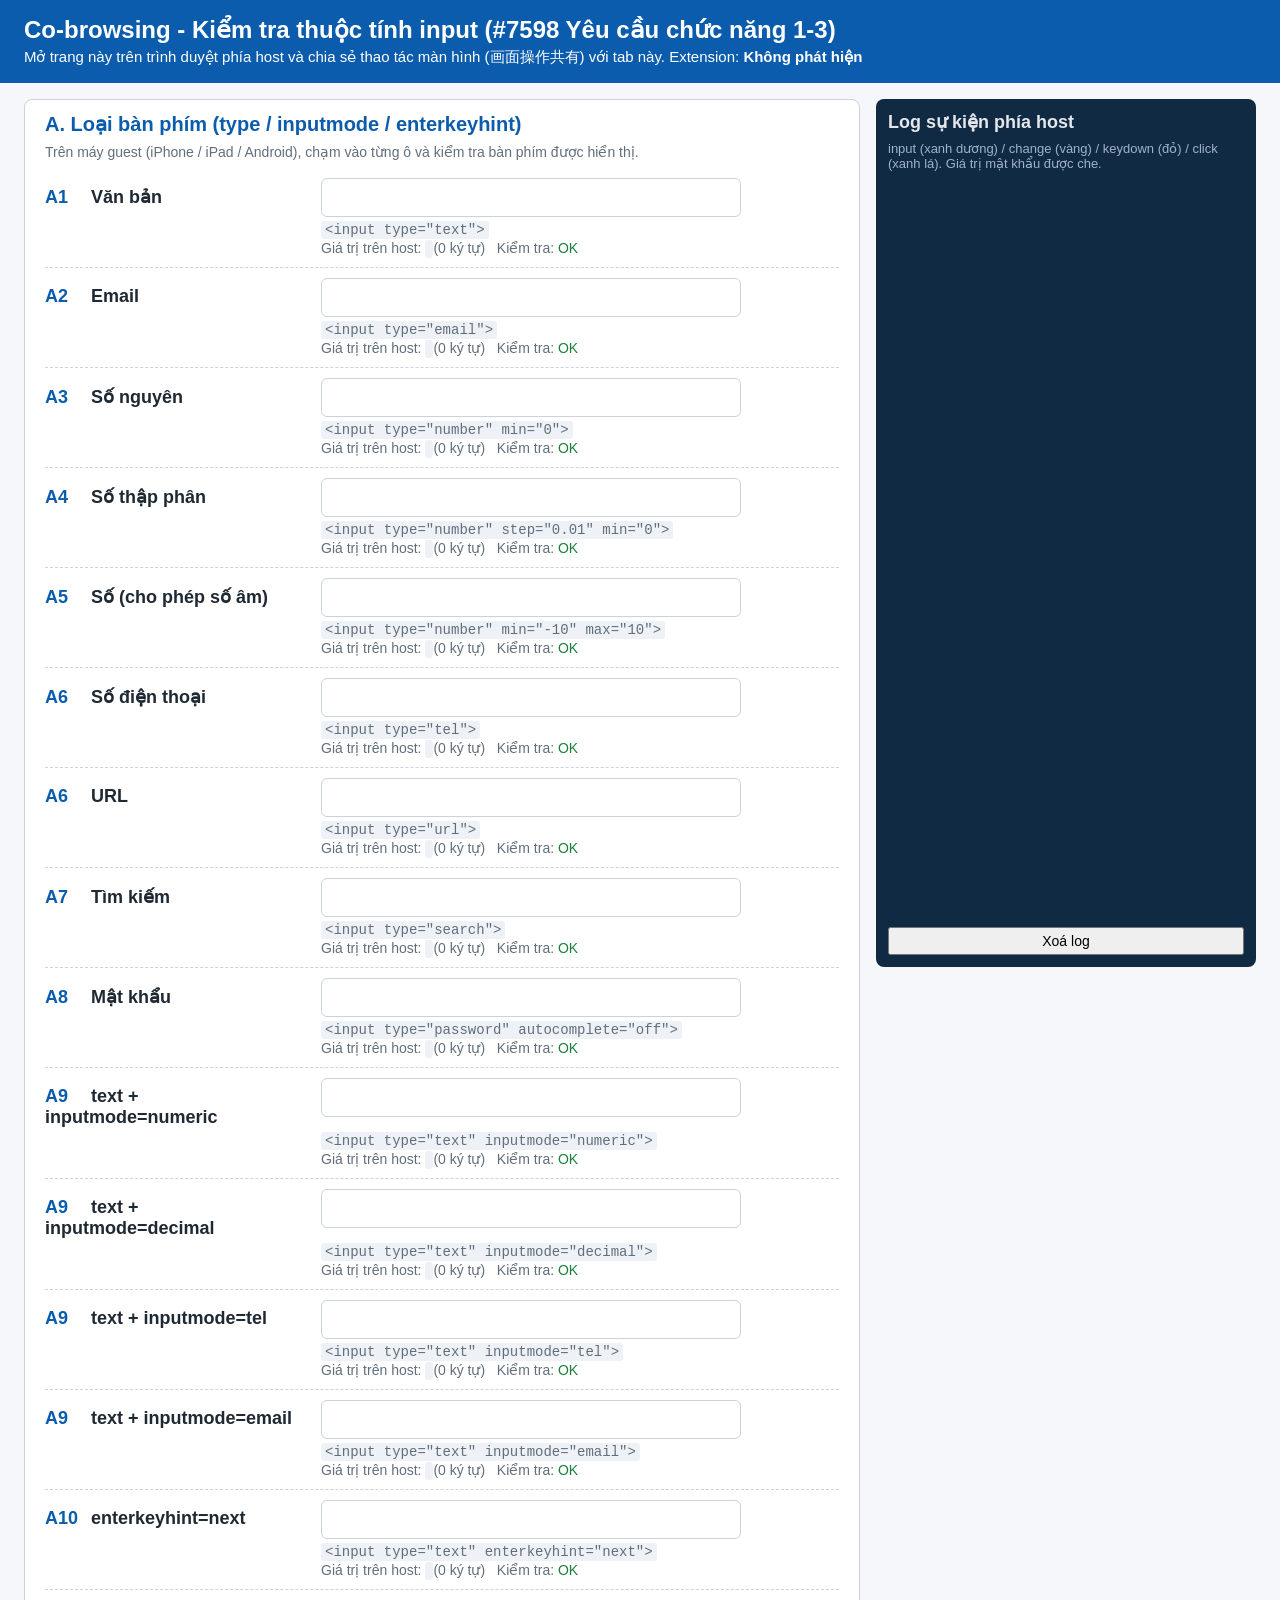
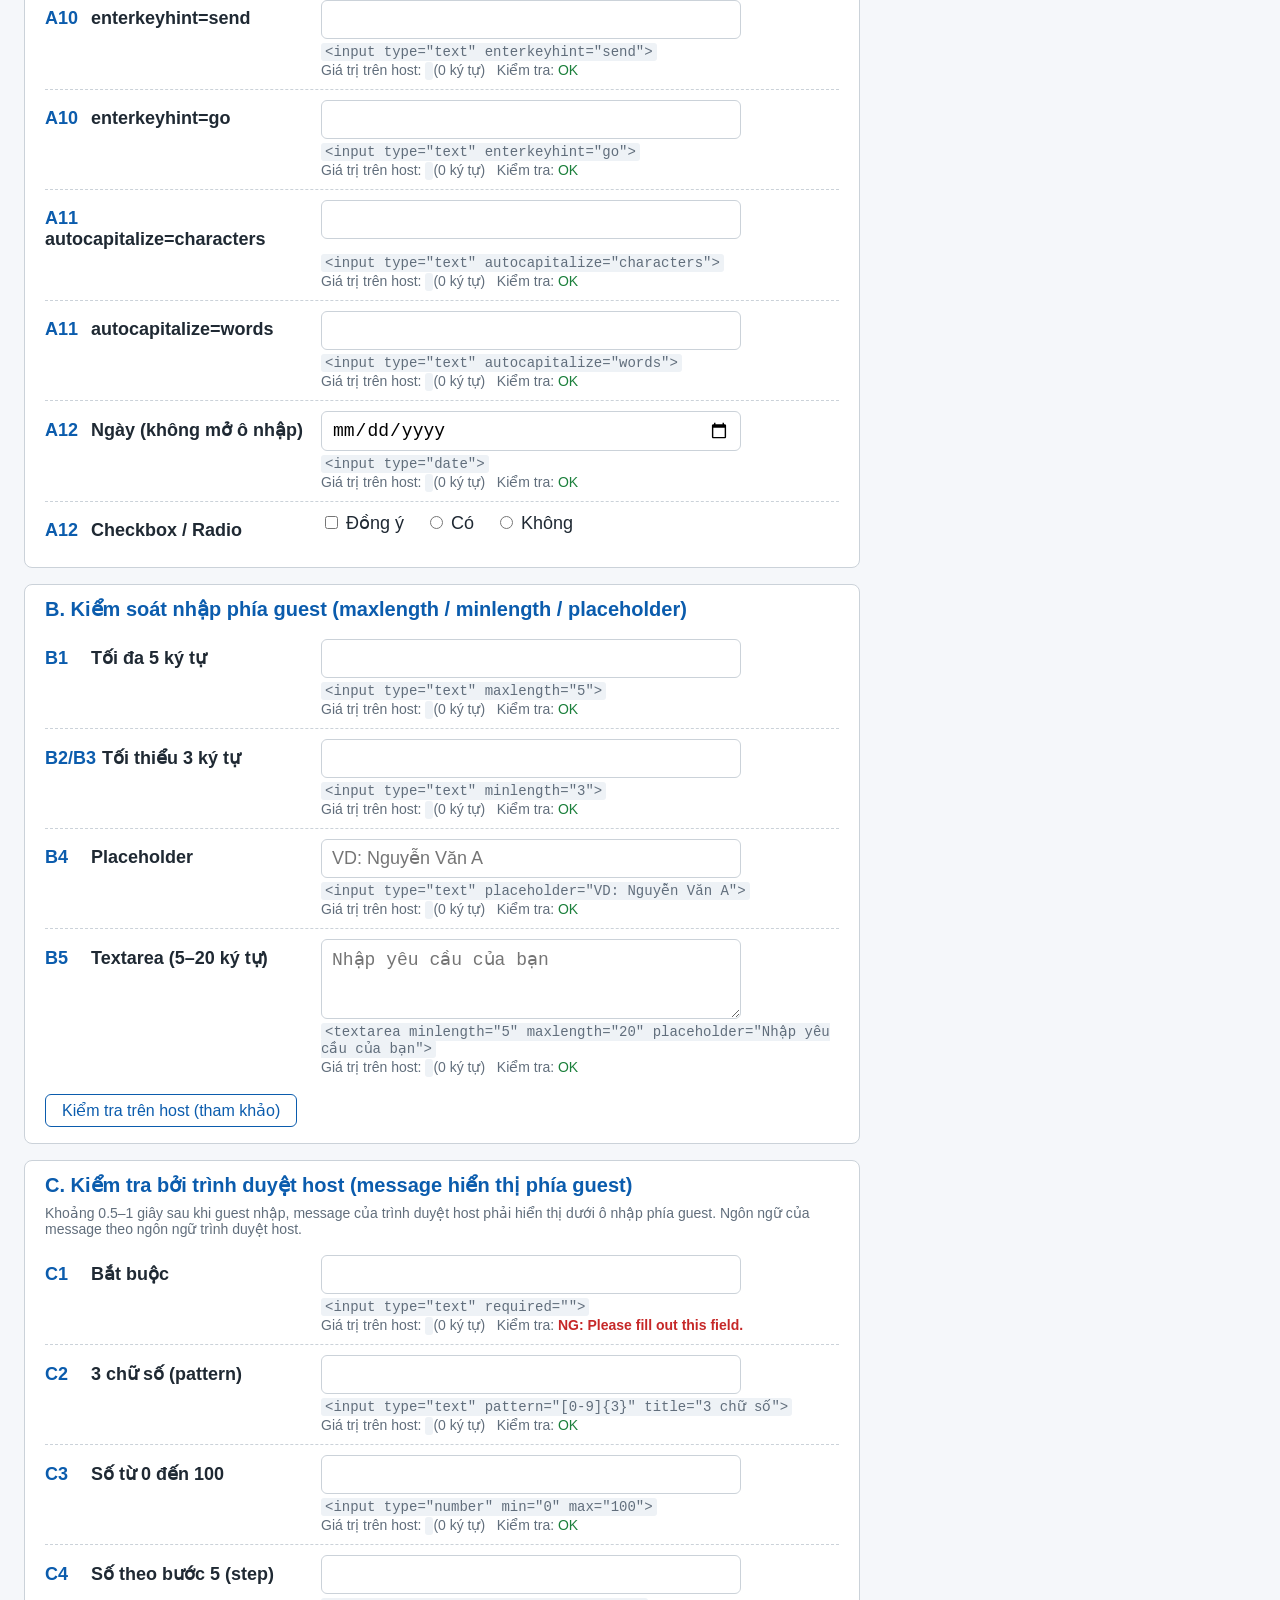
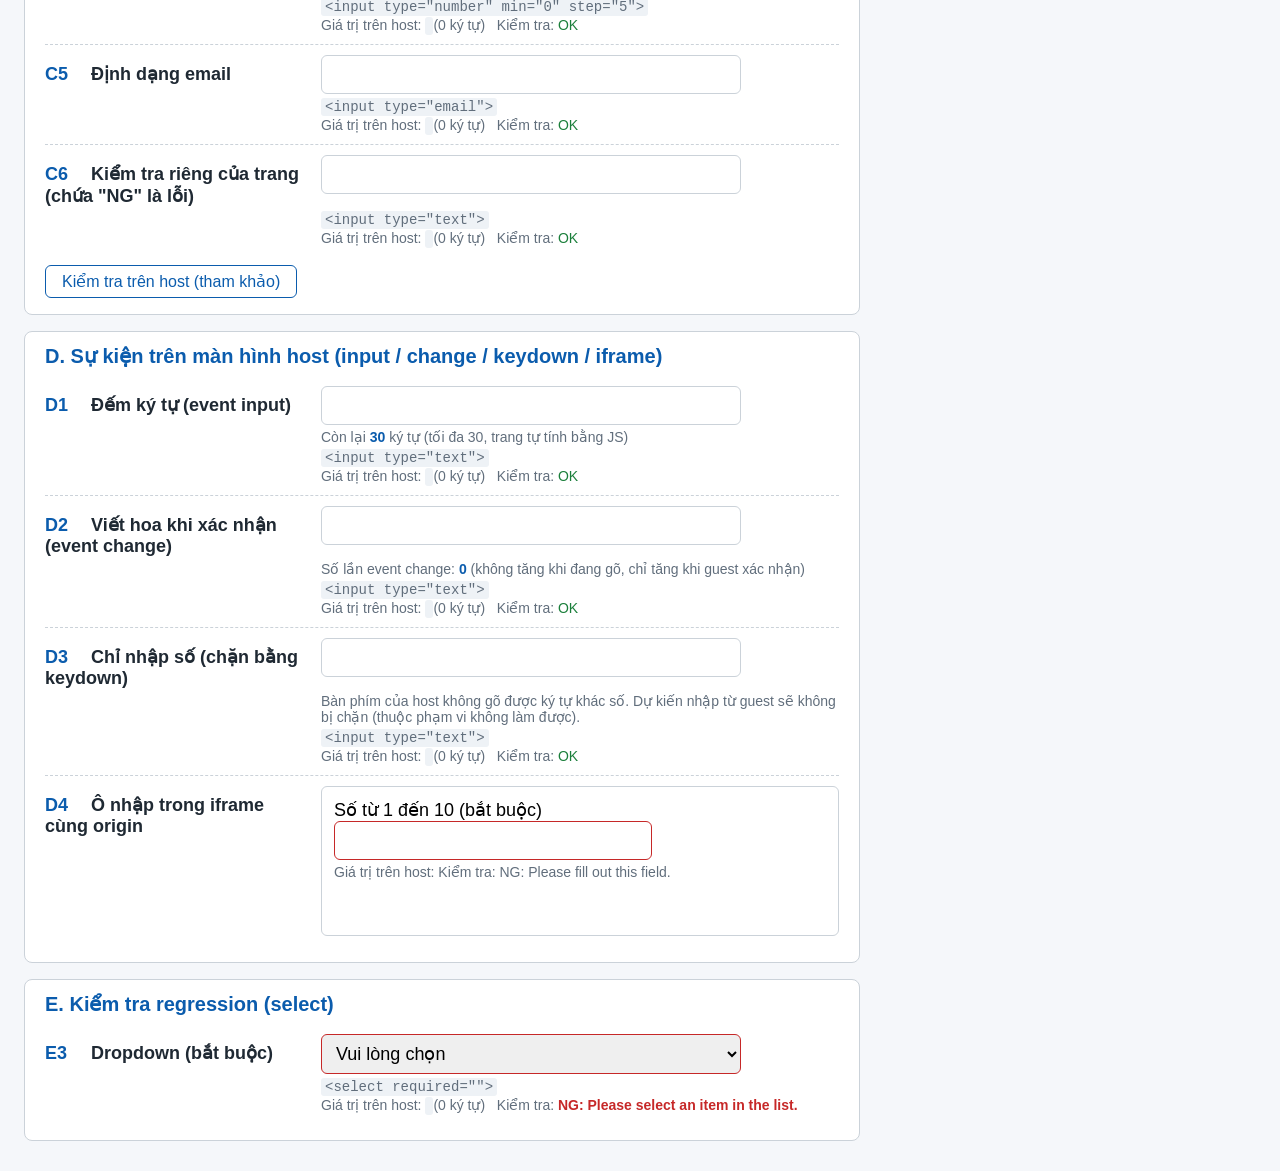
==== index.html @ 20d85962 "init" ====
<!doctype html>
<html lang="vi">
<head>
  <meta charset="utf-8">
  <meta name="viewport" content="width=device-width, initial-scale=1">
  <title>Co-browsing - Kiểm tra thuộc tính input</title>
  <style>
    :root {
      --bg: #f5f7fa;
      --card: #ffffff;
      --text: #1f2933;
      --sub: #616e7c;
      --border: #cbd2d9;
      --primary: #0b5cad;
      --ok: #1b7f3b;
      --ng: #c62828;
      --log-bg: #102a43;
      --log-text: #e4e7eb;
    }
    * { box-sizing: border-box; }
    body {
      margin: 0;
      font-family: "Segoe UI", Roboto, "Helvetica Neue", Arial, sans-serif;
      font-size: 18px;
      color: var(--text);
      background: var(--bg);
    }
    header {
      padding: 16px 24px;
      background: var(--primary);
      color: #fff;
    }
    header h1 { margin: 0; font-size: 24px; }
    header p { margin: 4px 0 0; font-size: 15px; }
    #extension-status { font-weight: bold; }
    main {
      display: grid;
      grid-template-columns: minmax(0, 1fr) 380px;
      gap: 16px;
      padding: 16px 24px 80px;
    }
    section {
      background: var(--card);
      border: 1px solid var(--border);
      border-radius: 8px;
      padding: 12px 20px 16px;
      margin-bottom: 16px;
    }
    section h2 {
      margin: 0 0 8px;
      font-size: 20px;
      color: var(--primary);
    }
    .field {
      display: grid;
      grid-template-columns: 260px minmax(0, 1fr);
      gap: 4px 16px;
      align-items: start;
      padding: 10px 0;
      border-top: 1px dashed var(--border);
    }
    .field:first-of-type { border-top: none; }
    .field label { font-weight: bold; padding-top: 8px; }
    .field label .case {
      display: inline-block;
      min-width: 40px;
      margin-right: 6px;
      color: var(--primary);
    }
    .field input:not([type=checkbox]):not([type=radio]),
    .field textarea,
    .field select {
      width: 100%;
      max-width: 420px;
      font-size: 18px;
      padding: 8px 10px;
      border: 1px solid var(--border);
      border-radius: 6px;
    }
    .field input:invalid, .field textarea:invalid, .field select:invalid { border-color: var(--ng); }
    .field textarea { height: 80px; }
    .choices label { font-weight: normal; padding: 0 16px 0 0; }
    .meta { grid-column: 2; font-size: 14px; color: var(--sub); }
    .meta code {
      font-family: Consolas, monospace;
      background: #eef2f6;
      padding: 1px 4px;
      border-radius: 3px;
    }
    .meta .state { margin-top: 2px; }
    .meta .ok { color: var(--ok); }
    .meta .ng { color: var(--ng); font-weight: bold; }
    .note { font-size: 14px; color: var(--sub); margin: 4px 0 8px; }
    .counter { font-weight: bold; color: var(--primary); }
    .check-button {
      margin-top: 8px;
      font-size: 16px;
      padding: 6px 16px;
      border: 1px solid var(--primary);
      background: #fff;
      color: var(--primary);
      border-radius: 6px;
      cursor: pointer;
    }
    iframe {
      width: 100%;
      max-width: 700px;
      height: 150px;
      border: 1px solid var(--border);
      border-radius: 6px;
    }
    aside {
      position: sticky;
      top: 16px;
      align-self: start;
      height: calc(100vh - 32px);
      display: flex;
      flex-direction: column;
      background: var(--log-bg);
      color: var(--log-text);
      border-radius: 8px;
      padding: 12px;
    }
    aside h2 { margin: 0 0 8px; font-size: 18px; }
    aside .legend { font-size: 13px; color: #9fb3c8; margin-bottom: 8px; }
    #log {
      flex: 1;
      overflow-y: auto;
      font-family: Consolas, monospace;
      font-size: 13px;
      line-height: 1.5;
    }
    #log div { border-bottom: 1px solid #243b53; padding: 2px 0; word-break: break-all; }
    #log .ev-input { color: #8fd0ff; }
    #log .ev-change { color: #ffd166; }
    #log .ev-keydown { color: #ff9b9b; }
    #log .ev-click { color: #b8e994; }
    #clear-log {
      margin-top: 8px;
      font-size: 14px;
      padding: 4px 12px;
      cursor: pointer;
    }
  </style>
</head>
<body>
<header>
  <h1>Co-browsing - Kiểm tra thuộc tính input (#7598 Yêu cầu chức năng 1-3)</h1>
  <p>Mở trang này trên trình duyệt phía host và chia sẻ thao tác màn hình (画面操作共有) với tab này. Extension: <span id="extension-status">Đang kiểm tra…</span></p>
</header>

<main>
  <div>
    <!-- A. Loại bàn phím -->
    <form id="section-a" novalidate>
      <section>
        <h2>A. Loại bàn phím (type / inputmode / enterkeyhint)</h2>
        <p class="note">Trên máy guest (iPhone / iPad / Android), chạm vào từng ô và kiểm tra bàn phím được hiển thị.</p>

        <div class="field" data-case="A1">
          <label for="a1"><span class="case">A1</span>Văn bản</label>
          <input id="a1" name="a1" type="text">
        </div>
        <div class="field" data-case="A2">
          <label for="a2"><span class="case">A2</span>Email</label>
          <input id="a2" name="a2" type="email">
        </div>
        <div class="field" data-case="A3">
          <label for="a3"><span class="case">A3</span>Số nguyên</label>
          <input id="a3" name="a3" type="number" min="0">
        </div>
        <div class="field" data-case="A4">
          <label for="a4"><span class="case">A4</span>Số thập phân</label>
          <input id="a4" name="a4" type="number" step="0.01" min="0">
        </div>
        <div class="field" data-case="A5">
          <label for="a5"><span class="case">A5</span>Số (cho phép số âm)</label>
          <input id="a5" name="a5" type="number" min="-10" max="10">
        </div>
        <div class="field" data-case="A6-1">
          <label for="a6-1"><span class="case">A6</span>Số điện thoại</label>
          <input id="a6-1" name="a6-1" type="tel">
        </div>
        <div class="field" data-case="A6-2">
          <label for="a6-2"><span class="case">A6</span>URL</label>
          <input id="a6-2" name="a6-2" type="url">
        </div>
        <div class="field" data-case="A7">
          <label for="a7"><span class="case">A7</span>Tìm kiếm</label>
          <input id="a7" name="a7" type="search">
        </div>
        <div class="field" data-case="A8">
          <label for="a8"><span class="case">A8</span>Mật khẩu</label>
          <input id="a8" name="a8" type="password" autocomplete="off">
        </div>
        <div class="field" data-case="A9-1">
          <label for="a9-1"><span class="case">A9</span>text + inputmode=numeric</label>
          <input id="a9-1" name="a9-1" type="text" inputmode="numeric">
        </div>
        <div class="field" data-case="A9-2">
          <label for="a9-2"><span class="case">A9</span>text + inputmode=decimal</label>
          <input id="a9-2" name="a9-2" type="text" inputmode="decimal">
        </div>
        <div class="field" data-case="A9-3">
          <label for="a9-3"><span class="case">A9</span>text + inputmode=tel</label>
          <input id="a9-3" name="a9-3" type="text" inputmode="tel">
        </div>
        <div class="field" data-case="A9-4">
          <label for="a9-4"><span class="case">A9</span>text + inputmode=email</label>
          <input id="a9-4" name="a9-4" type="text" inputmode="email">
        </div>
        <div class="field" data-case="A10-1">
          <label for="a10-1"><span class="case">A10</span>enterkeyhint=next</label>
          <input id="a10-1" name="a10-1" type="text" enterkeyhint="next">
        </div>
        <div class="field" data-case="A10-2">
          <label for="a10-2"><span class="case">A10</span>enterkeyhint=send</label>
          <input id="a10-2" name="a10-2" type="text" enterkeyhint="send">
        </div>
        <div class="field" data-case="A10-3">
          <label for="a10-3"><span class="case">A10</span>enterkeyhint=go</label>
          <input id="a10-3" name="a10-3" type="text" enterkeyhint="go">
        </div>
        <div class="field" data-case="A11-1">
          <label for="a11-1"><span class="case">A11</span>autocapitalize=characters</label>
          <input id="a11-1" name="a11-1" type="text" autocapitalize="characters">
        </div>
        <div class="field" data-case="A11-2">
          <label for="a11-2"><span class="case">A11</span>autocapitalize=words</label>
          <input id="a11-2" name="a11-2" type="text" autocapitalize="words">
        </div>
        <div class="field" data-case="A12-1">
          <label for="a12-1"><span class="case">A12</span>Ngày (không mở ô nhập)</label>
          <input id="a12-1" name="a12-1" type="date">
        </div>
        <div class="field" data-case="A12-2">
          <label><span class="case">A12</span>Checkbox / Radio</label>
          <div class="choices">
            <label><input id="a12-2" name="a12-2" type="checkbox"> Đồng ý</label>
            <label><input id="a12-3" name="a12-3" type="radio" value="1"> Có</label>
            <label><input id="a12-4" name="a12-3" type="radio" value="0"> Không</label>
          </div>
        </div>
      </section>
    </form>

    <!-- B. Kiểm soát nhập phía guest -->
    <form id="section-b">
      <section>
        <h2>B. Kiểm soát nhập phía guest (maxlength / minlength / placeholder)</h2>
        <div class="field" data-case="B1">
          <label for="b1"><span class="case">B1</span>Tối đa 5 ký tự</label>
          <input id="b1" name="b1" type="text" maxlength="5">
        </div>
        <div class="field" data-case="B2">
          <label for="b2"><span class="case">B2/B3</span>Tối thiểu 3 ký tự</label>
          <input id="b2" name="b2" type="text" minlength="3">
        </div>
        <div class="field" data-case="B4">
          <label for="b4"><span class="case">B4</span>Placeholder</label>
          <input id="b4" name="b4" type="text" placeholder="VD: Nguyễn Văn A">
        </div>
        <div class="field" data-case="B5">
          <label for="b5"><span class="case">B5</span>Textarea (5–20 ký tự)</label>
          <textarea id="b5" name="b5" minlength="5" maxlength="20" placeholder="Nhập yêu cầu của bạn"></textarea>
        </div>
        <button type="submit" class="check-button">Kiểm tra trên host (tham khảo)</button>
      </section>
    </form>

    <!-- C. Kiểm tra bởi trình duyệt host -->
    <form id="section-c">
      <section>
        <h2>C. Kiểm tra bởi trình duyệt host (message hiển thị phía guest)</h2>
        <p class="note">Khoảng 0.5–1 giây sau khi guest nhập, message của trình duyệt host phải hiển thị dưới ô nhập phía guest. Ngôn ngữ của message theo ngôn ngữ trình duyệt host.</p>
        <div class="field" data-case="C1">
          <label for="c1"><span class="case">C1</span>Bắt buộc</label>
          <input id="c1" name="c1" type="text" required>
        </div>
        <div class="field" data-case="C2">
          <label for="c2"><span class="case">C2</span>3 chữ số (pattern)</label>
          <input id="c2" name="c2" type="text" pattern="[0-9]{3}" title="3 chữ số">
        </div>
        <div class="field" data-case="C3">
          <label for="c3"><span class="case">C3</span>Số từ 0 đến 100</label>
          <input id="c3" name="c3" type="number" min="0" max="100">
        </div>
        <div class="field" data-case="C4">
          <label for="c4"><span class="case">C4</span>Số theo bước 5 (step)</label>
          <input id="c4" name="c4" type="number" min="0" step="5">
        </div>
        <div class="field" data-case="C5">
          <label for="c5"><span class="case">C5</span>Định dạng email</label>
          <input id="c5" name="c5" type="email">
        </div>
        <div class="field" data-case="C6">
          <label for="c6"><span class="case">C6</span>Kiểm tra riêng của trang (chứa "NG" là lỗi)</label>
          <input id="c6" name="c6" type="text">
        </div>
        <button type="submit" class="check-button">Kiểm tra trên host (tham khảo)</button>
      </section>
    </form>

    <!-- D. Sự kiện trên màn hình host -->
    <form id="section-d" novalidate>
      <section>
        <h2>D. Sự kiện trên màn hình host (input / change / keydown / iframe)</h2>
        <div class="field" data-case="D1">
          <label for="d1"><span class="case">D1</span>Đếm ký tự (event input)</label>
          <input id="d1" name="d1" type="text">
          <div class="meta">Còn lại <span id="d1-counter" class="counter">30</span> ký tự (tối đa 30, trang tự tính bằng JS)</div>
        </div>
        <div class="field" data-case="D2">
          <label for="d2"><span class="case">D2</span>Viết hoa khi xác nhận (event change)</label>
          <input id="d2" name="d2" type="text">
          <div class="meta">Số lần event change: <span id="d2-counter" class="counter">0</span> (không tăng khi đang gõ, chỉ tăng khi guest xác nhận)</div>
        </div>
        <div class="field" data-case="D3">
          <label for="d3"><span class="case">D3</span>Chỉ nhập số (chặn bằng keydown)</label>
          <input id="d3" name="d3" type="text">
          <div class="meta">Bàn phím của host không gõ được ký tự khác số. Dự kiến nhập từ guest sẽ không bị chặn (thuộc phạm vi không làm được).</div>
        </div>
        <div class="field" data-case="D4">
          <label><span class="case">D4</span>Ô nhập trong iframe cùng origin</label>
          <iframe id="d4-frame" title="iframe cùng origin"></iframe>
        </div>
      </section>
    </form>

    <!-- E. Kiểm tra regression -->
    <form id="section-e" novalidate>
      <section>
        <h2>E. Kiểm tra regression (select)</h2>
        <div class="field" data-case="E3">
          <label for="e3"><span class="case">E3</span>Dropdown (bắt buộc)</label>
          <select id="e3" name="e3" required>
            <option value="">Vui lòng chọn</option>
            <option value="1">Hà Nội</option>
            <option value="2">TP. Hồ Chí Minh</option>
            <option value="3">Đà Nẵng</option>
          </select>
        </div>
      </section>
    </form>
  </div>

  <aside>
    <h2>Log sự kiện phía host</h2>
    <div class="legend">input (xanh dương) / change (vàng) / keydown (đỏ) / click (xanh lá). Giá trị mật khẩu được che.</div>
    <div id="log"></div>
    <button id="clear-log" type="button">Xoá log</button>
  </aside>
</main>

<script>
  (function () {
    const MAX_LOG_LINES = 300;
    const HIDDEN_ATTRIBUTES = ['id', 'name', 'class', 'style'];
    const logElement = document.getElementById('log');

    function now() {
      const date = new Date();
      return date.toLocaleTimeString('vi-VN', { hour12: false }) + '.' + String(date.getMilliseconds()).padStart(3, '0');
    }

    function displayValue(control) {
      if (control.type === 'checkbox' || control.type === 'radio') return control.checked ? 'checked' : 'unchecked';
      if (control.type === 'password') return '•'.repeat(control.value.length);
      return control.value;
    }

    function caseOf(control) {
      const field = control.closest('.field');
      return field ? field.dataset.case : (control.dataset.case || control.id);
    }

    function validityText(control) {
      if (!control.willValidate) return '';
      return control.validity.valid ? 'OK' : 'NG: ' + control.validationMessage;
    }

    // Shared with the iframe (same origin) so that its events are in the same log.
    window.writeLog = function (type, caseId, detail) {
      const line = document.createElement('div');
      line.className = 'ev-' + type;
      line.textContent = now() + ' [' + caseId + '] ' + type + (detail ? ' ' + detail : '');
      logElement.prepend(line);
      while (logElement.childElementCount > MAX_LOG_LINES) logElement.lastElementChild.remove();
    };

    function logControlEvent(event) {
      const control = event.target;
      if (!(control instanceof HTMLInputElement || control instanceof HTMLTextAreaElement ||
        control instanceof HTMLSelectElement)) return;
      let detail = '';
      if (event.type === 'keydown') {
        detail = 'key="' + event.key + '" trusted=' + event.isTrusted;
      } else if (event.type === 'click') {
        detail = 'trusted=' + event.isTrusted;
      } else {
        const validity = validityText(control);
        detail = 'value="' + displayValue(control) + '" len=' + control.value.length + (validity ? ' ' + validity : '');
      }
      window.writeLog(event.type, caseOf(control), detail);
    }

    // Bubble phase: the page's own listeners (e.g. setCustomValidity of C6) run first.
    ['input', 'change', 'keydown', 'click'].forEach(function (type) {
      document.addEventListener(type, logControlEvent);
    });

    document.getElementById('clear-log').addEventListener('click', function () {
      logElement.textContent = '';
    });

    // Attribute list and live state under each control
    function renderMeta(control) {
      const field = control.closest('.field');
      if (!field || field.dataset.case === 'A12-2') return;
      let meta = field.querySelector('.meta.auto');
      if (!meta) {
        meta = document.createElement('div');
        meta.className = 'meta auto';
        field.appendChild(meta);
      }
      const attributes = Array.from(control.attributes)
        .filter(function (attribute) { return HIDDEN_ATTRIBUTES.indexOf(attribute.name) < 0; })
        .map(function (attribute) { return attribute.name + '="' + attribute.value + '"'; })
        .join(' ');
      const validity = validityText(control);
      const stateClass = validity.indexOf('NG') === 0 ? 'ng' : 'ok';
      meta.innerHTML = '';
      const tag = document.createElement('code');
      tag.textContent = '<' + control.tagName.toLowerCase() + (attributes ? ' ' + attributes : '') + '>';
      const state = document.createElement('div');
      state.className = 'state';
      state.innerHTML = 'Giá trị trên host: <code></code> (' + control.value.length + ' ký tự)' +
        (validity ? ' &nbsp; Kiểm tra: <span class="' + stateClass + '"></span>' : '');
      state.querySelector('code').textContent = displayValue(control);
      if (validity) state.querySelector('span').textContent = validity;
      meta.appendChild(tag);
      meta.appendChild(state);
    }

    const controls = document.querySelectorAll('.field input, .field textarea, .field select');
    controls.forEach(function (control) {
      renderMeta(control);
      ['input', 'change'].forEach(function (type) {
        control.addEventListener(type, function () { renderMeta(control); });
      });
    });

    // C6: a check of the page itself (setCustomValidity on input)
    const c6 = document.getElementById('c6');
    c6.addEventListener('input', function () {
      c6.setCustomValidity(c6.value.indexOf('NG') >= 0 ? 'Không được nhập giá trị chứa "NG" (kiểm tra riêng của trang)' : '');
      renderMeta(c6);
    });

    // D1: a counter computed by the page on input
    const d1 = document.getElementById('d1');
    const d1Counter = document.getElementById('d1-counter');
    d1.addEventListener('input', function () {
      d1Counter.textContent = String(30 - d1.value.length);
    });

    // D2: the page formats the value on change
    const d2 = document.getElementById('d2');
    const d2Counter = document.getElementById('d2-counter');
    let d2Changes = 0;
    d2.addEventListener('change', function () {
      d2Changes += 1;
      d2Counter.textContent = String(d2Changes);
      d2.value = d2.value.toUpperCase();
      renderMeta(d2);
    });

    // D3: the page blocks non-digit keys on keydown
    const d3 = document.getElementById('d3');
    d3.addEventListener('keydown', function (event) {
      const isControlKey = event.key.length > 1 || event.ctrlKey || event.metaKey;
      if (!isControlKey && !/^[0-9]$/.test(event.key)) event.preventDefault();
    });

    // B / C: check on the host with the browser's own bubble, without leaving the page
    document.querySelectorAll('form').forEach(function (form) {
      form.addEventListener('submit', function (event) {
        event.preventDefault();
        if (form.reportValidity()) window.writeLog('change', form.id, 'tất cả hợp lệ');
      });
    });

    // D4: same-origin iframe (srcdoc inherits the origin of this page)
    const frame = document.getElementById('d4-frame');
    frame.srcdoc = [
      '<!doctype html><html lang="vi"><head><meta charset="utf-8">',
      '<style>body{font-family:"Segoe UI",Roboto,Arial,sans-serif;font-size:18px;margin:12px}',
      'input{font-size:18px;padding:8px;width:300px;border:1px solid #cbd2d9;border-radius:6px}',
      'input:invalid{border-color:#c62828}.state{font-size:14px;color:#616e7c;margin-top:4px}</style></head><body>',
      '<label for="d4">Số từ 1 đến 10 (bắt buộc)</label><br>',
      '<input id="d4" type="number" min="1" max="10" required>',
      '<div class="state" id="d4-state"></div>',
      '<script>',
      'var input=document.getElementById("d4"),state=document.getElementById("d4-state");',
      'function render(){state.textContent="Giá trị trên host: "+input.value+"  Kiểm tra: "+(input.validity.valid?"OK":"NG: "+input.validationMessage);}',
      '["input","change"].forEach(function(type){input.addEventListener(type,function(){render();',
      'parent.writeLog(type,"D4",\'value="\'+input.value+\'"\'+" "+(input.validity.valid?"OK":"NG: "+input.validationMessage));});});',
      'render();',
      '<\/script></body></html>'
    ].join('');

    // Extension marker (co-browser-marker) inserted by the content script
    function showExtensionStatus() {
      const marker = document.getElementById('co-browser-marker');
      const status = document.getElementById('extension-status');
      status.textContent = marker ? 'Đã phát hiện (v' + (marker.getAttribute('version') || '?') + ')' : 'Không phát hiện';
    }
    showExtensionStatus();
    setTimeout(showExtensionStatus, 1000);
  })();
</script>
</body>
</html>
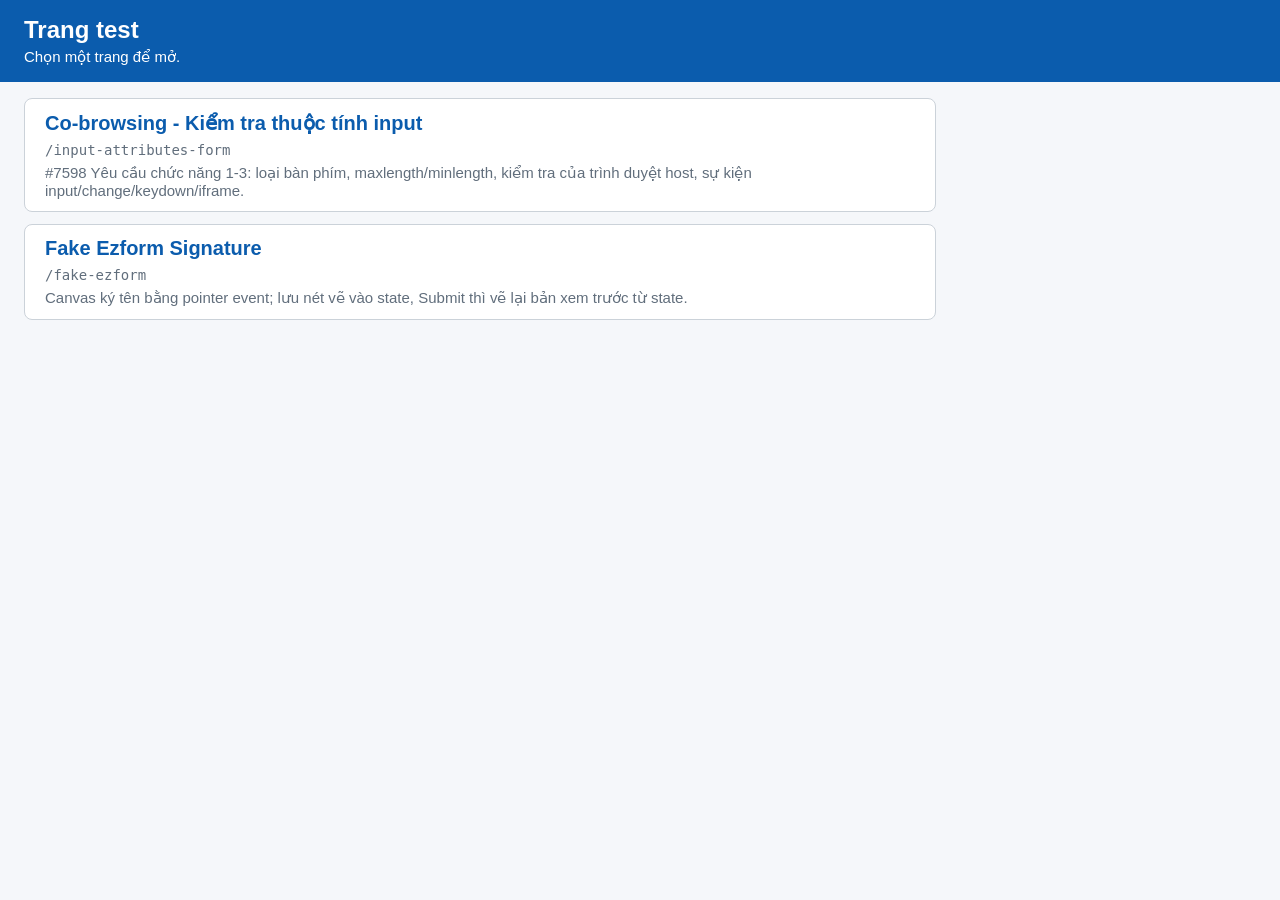
==== commit 8426151e: "Add route menu, fake-ezform page, and split pages into HTML/CSS/JS - / is now a menu linking to each" ====
--- a/index.html
+++ b/index.html
@@ -3,521 +3,33 @@
 <head>
   <meta charset="utf-8">
   <meta name="viewport" content="width=device-width, initial-scale=1">
-  <title>Co-browsing - Kiểm tra thuộc tính input</title>
-  <style>
-    :root {
-      --bg: #f5f7fa;
-      --card: #ffffff;
-      --text: #1f2933;
-      --sub: #616e7c;
-      --border: #cbd2d9;
-      --primary: #0b5cad;
-      --ok: #1b7f3b;
-      --ng: #c62828;
-      --log-bg: #102a43;
-      --log-text: #e4e7eb;
-    }
-    * { box-sizing: border-box; }
-    body {
-      margin: 0;
-      font-family: "Segoe UI", Roboto, "Helvetica Neue", Arial, sans-serif;
-      font-size: 18px;
-      color: var(--text);
-      background: var(--bg);
-    }
-    header {
-      padding: 16px 24px;
-      background: var(--primary);
-      color: #fff;
-    }
-    header h1 { margin: 0; font-size: 24px; }
-    header p { margin: 4px 0 0; font-size: 15px; }
-    #extension-status { font-weight: bold; }
-    main {
-      display: grid;
-      grid-template-columns: minmax(0, 1fr) 380px;
-      gap: 16px;
-      padding: 16px 24px 80px;
-    }
-    section {
-      background: var(--card);
-      border: 1px solid var(--border);
-      border-radius: 8px;
-      padding: 12px 20px 16px;
-      margin-bottom: 16px;
-    }
-    section h2 {
-      margin: 0 0 8px;
-      font-size: 20px;
-      color: var(--primary);
-    }
-    .field {
-      display: grid;
-      grid-template-columns: 260px minmax(0, 1fr);
-      gap: 4px 16px;
-      align-items: start;
-      padding: 10px 0;
-      border-top: 1px dashed var(--border);
-    }
-    .field:first-of-type { border-top: none; }
-    .field label { font-weight: bold; padding-top: 8px; }
-    .field label .case {
-      display: inline-block;
-      min-width: 40px;
-      margin-right: 6px;
-      color: var(--primary);
-    }
-    .field input:not([type=checkbox]):not([type=radio]),
-    .field textarea,
-    .field select {
-      width: 100%;
-      max-width: 420px;
-      font-size: 18px;
-      padding: 8px 10px;
-      border: 1px solid var(--border);
-      border-radius: 6px;
-    }
-    .field input:invalid, .field textarea:invalid, .field select:invalid { border-color: var(--ng); }
-    .field textarea { height: 80px; }
-    .choices label { font-weight: normal; padding: 0 16px 0 0; }
-    .meta { grid-column: 2; font-size: 14px; color: var(--sub); }
-    .meta code {
-      font-family: Consolas, monospace;
-      background: #eef2f6;
-      padding: 1px 4px;
-      border-radius: 3px;
-    }
-    .meta .state { margin-top: 2px; }
-    .meta .ok { color: var(--ok); }
-    .meta .ng { color: var(--ng); font-weight: bold; }
-    .note { font-size: 14px; color: var(--sub); margin: 4px 0 8px; }
-    .counter { font-weight: bold; color: var(--primary); }
-    .check-button {
-      margin-top: 8px;
-      font-size: 16px;
-      padding: 6px 16px;
-      border: 1px solid var(--primary);
-      background: #fff;
-      color: var(--primary);
-      border-radius: 6px;
-      cursor: pointer;
-    }
-    iframe {
-      width: 100%;
-      max-width: 700px;
-      height: 150px;
-      border: 1px solid var(--border);
-      border-radius: 6px;
-    }
-    aside {
-      position: sticky;
-      top: 16px;
-      align-self: start;
-      height: calc(100vh - 32px);
-      display: flex;
-      flex-direction: column;
-      background: var(--log-bg);
-      color: var(--log-text);
-      border-radius: 8px;
-      padding: 12px;
-    }
-    aside h2 { margin: 0 0 8px; font-size: 18px; }
-    aside .legend { font-size: 13px; color: #9fb3c8; margin-bottom: 8px; }
-    #log {
-      flex: 1;
-      overflow-y: auto;
-      font-family: Consolas, monospace;
-      font-size: 13px;
-      line-height: 1.5;
-    }
-    #log div { border-bottom: 1px solid #243b53; padding: 2px 0; word-break: break-all; }
-    #log .ev-input { color: #8fd0ff; }
-    #log .ev-change { color: #ffd166; }
-    #log .ev-keydown { color: #ff9b9b; }
-    #log .ev-click { color: #b8e994; }
-    #clear-log {
-      margin-top: 8px;
-      font-size: 14px;
-      padding: 4px 12px;
-      cursor: pointer;
-    }
-  </style>
+  <title>Trang test</title>
+  <link rel="stylesheet" href="style.css">
 </head>
 <body>
 <header>
-  <h1>Co-browsing - Kiểm tra thuộc tính input (#7598 Yêu cầu chức năng 1-3)</h1>
-  <p>Mở trang này trên trình duyệt phía host và chia sẻ thao tác màn hình (画面操作共有) với tab này. Extension: <span id="extension-status">Đang kiểm tra…</span></p>
+  <h1>Trang test</h1>
+  <p>Chọn một trang để mở.</p>
 </header>
 
 <main>
-  <div>
-    <!-- A. Loại bàn phím -->
-    <form id="section-a" novalidate>
-      <section>
-        <h2>A. Loại bàn phím (type / inputmode / enterkeyhint)</h2>
-        <p class="note">Trên máy guest (iPhone / iPad / Android), chạm vào từng ô và kiểm tra bàn phím được hiển thị.</p>
-
-        <div class="field" data-case="A1">
-          <label for="a1"><span class="case">A1</span>Văn bản</label>
-          <input id="a1" name="a1" type="text">
-        </div>
-        <div class="field" data-case="A2">
-          <label for="a2"><span class="case">A2</span>Email</label>
-          <input id="a2" name="a2" type="email">
-        </div>
-        <div class="field" data-case="A3">
-          <label for="a3"><span class="case">A3</span>Số nguyên</label>
-          <input id="a3" name="a3" type="number" min="0">
-        </div>
-        <div class="field" data-case="A4">
-          <label for="a4"><span class="case">A4</span>Số thập phân</label>
-          <input id="a4" name="a4" type="number" step="0.01" min="0">
-        </div>
-        <div class="field" data-case="A5">
-          <label for="a5"><span class="case">A5</span>Số (cho phép số âm)</label>
-          <input id="a5" name="a5" type="number" min="-10" max="10">
-        </div>
-        <div class="field" data-case="A6-1">
-          <label for="a6-1"><span class="case">A6</span>Số điện thoại</label>
-          <input id="a6-1" name="a6-1" type="tel">
-        </div>
-        <div class="field" data-case="A6-2">
-          <label for="a6-2"><span class="case">A6</span>URL</label>
-          <input id="a6-2" name="a6-2" type="url">
-        </div>
-        <div class="field" data-case="A7">
-          <label for="a7"><span class="case">A7</span>Tìm kiếm</label>
-          <input id="a7" name="a7" type="search">
-        </div>
-        <div class="field" data-case="A8">
-          <label for="a8"><span class="case">A8</span>Mật khẩu</label>
-          <input id="a8" name="a8" type="password" autocomplete="off">
-        </div>
-        <div class="field" data-case="A9-1">
-          <label for="a9-1"><span class="case">A9</span>text + inputmode=numeric</label>
-          <input id="a9-1" name="a9-1" type="text" inputmode="numeric">
-        </div>
-        <div class="field" data-case="A9-2">
-          <label for="a9-2"><span class="case">A9</span>text + inputmode=decimal</label>
-          <input id="a9-2" name="a9-2" type="text" inputmode="decimal">
-        </div>
-        <div class="field" data-case="A9-3">
-          <label for="a9-3"><span class="case">A9</span>text + inputmode=tel</label>
-          <input id="a9-3" name="a9-3" type="text" inputmode="tel">
-        </div>
-        <div class="field" data-case="A9-4">
-          <label for="a9-4"><span class="case">A9</span>text + inputmode=email</label>
-          <input id="a9-4" name="a9-4" type="text" inputmode="email">
-        </div>
-        <div class="field" data-case="A10-1">
-          <label for="a10-1"><span class="case">A10</span>enterkeyhint=next</label>
-          <input id="a10-1" name="a10-1" type="text" enterkeyhint="next">
-        </div>
-        <div class="field" data-case="A10-2">
-          <label for="a10-2"><span class="case">A10</span>enterkeyhint=send</label>
-          <input id="a10-2" name="a10-2" type="text" enterkeyhint="send">
-        </div>
-        <div class="field" data-case="A10-3">
-          <label for="a10-3"><span class="case">A10</span>enterkeyhint=go</label>
-          <input id="a10-3" name="a10-3" type="text" enterkeyhint="go">
-        </div>
-        <div class="field" data-case="A11-1">
-          <label for="a11-1"><span class="case">A11</span>autocapitalize=characters</label>
-          <input id="a11-1" name="a11-1" type="text" autocapitalize="characters">
-        </div>
-        <div class="field" data-case="A11-2">
-          <label for="a11-2"><span class="case">A11</span>autocapitalize=words</label>
-          <input id="a11-2" name="a11-2" type="text" autocapitalize="words">
-        </div>
-        <div class="field" data-case="A12-1">
-          <label for="a12-1"><span class="case">A12</span>Ngày (không mở ô nhập)</label>
-          <input id="a12-1" name="a12-1" type="date">
-        </div>
-        <div class="field" data-case="A12-2">
-          <label><span class="case">A12</span>Checkbox / Radio</label>
-          <div class="choices">
-            <label><input id="a12-2" name="a12-2" type="checkbox"> Đồng ý</label>
-            <label><input id="a12-3" name="a12-3" type="radio" value="1"> Có</label>
-            <label><input id="a12-4" name="a12-3" type="radio" value="0"> Không</label>
-          </div>
-        </div>
-      </section>
-    </form>
-
-    <!-- B. Kiểm soát nhập phía guest -->
-    <form id="section-b">
-      <section>
-        <h2>B. Kiểm soát nhập phía guest (maxlength / minlength / placeholder)</h2>
-        <div class="field" data-case="B1">
-          <label for="b1"><span class="case">B1</span>Tối đa 5 ký tự</label>
-          <input id="b1" name="b1" type="text" maxlength="5">
-        </div>
-        <div class="field" data-case="B2">
-          <label for="b2"><span class="case">B2/B3</span>Tối thiểu 3 ký tự</label>
-          <input id="b2" name="b2" type="text" minlength="3">
-        </div>
-        <div class="field" data-case="B4">
-          <label for="b4"><span class="case">B4</span>Placeholder</label>
-          <input id="b4" name="b4" type="text" placeholder="VD: Nguyễn Văn A">
-        </div>
-        <div class="field" data-case="B5">
-          <label for="b5"><span class="case">B5</span>Textarea (5–20 ký tự)</label>
-          <textarea id="b5" name="b5" minlength="5" maxlength="20" placeholder="Nhập yêu cầu của bạn"></textarea>
-        </div>
-        <button type="submit" class="check-button">Kiểm tra trên host (tham khảo)</button>
-      </section>
-    </form>
-
-    <!-- C. Kiểm tra bởi trình duyệt host -->
-    <form id="section-c">
-      <section>
-        <h2>C. Kiểm tra bởi trình duyệt host (message hiển thị phía guest)</h2>
-        <p class="note">Khoảng 0.5–1 giây sau khi guest nhập, message của trình duyệt host phải hiển thị dưới ô nhập phía guest. Ngôn ngữ của message theo ngôn ngữ trình duyệt host.</p>
-        <div class="field" data-case="C1">
-          <label for="c1"><span class="case">C1</span>Bắt buộc</label>
-          <input id="c1" name="c1" type="text" required>
-        </div>
-        <div class="field" data-case="C2">
-          <label for="c2"><span class="case">C2</span>3 chữ số (pattern)</label>
-          <input id="c2" name="c2" type="text" pattern="[0-9]{3}" title="3 chữ số">
-        </div>
-        <div class="field" data-case="C3">
-          <label for="c3"><span class="case">C3</span>Số từ 0 đến 100</label>
-          <input id="c3" name="c3" type="number" min="0" max="100">
-        </div>
-        <div class="field" data-case="C4">
-          <label for="c4"><span class="case">C4</span>Số theo bước 5 (step)</label>
-          <input id="c4" name="c4" type="number" min="0" step="5">
-        </div>
-        <div class="field" data-case="C5">
-          <label for="c5"><span class="case">C5</span>Định dạng email</label>
-          <input id="c5" name="c5" type="email">
-        </div>
-        <div class="field" data-case="C6">
-          <label for="c6"><span class="case">C6</span>Kiểm tra riêng của trang (chứa "NG" là lỗi)</label>
-          <input id="c6" name="c6" type="text">
-        </div>
-        <button type="submit" class="check-button">Kiểm tra trên host (tham khảo)</button>
-      </section>
-    </form>
-
-    <!-- D. Sự kiện trên màn hình host -->
-    <form id="section-d" novalidate>
-      <section>
-        <h2>D. Sự kiện trên màn hình host (input / change / keydown / iframe)</h2>
-        <div class="field" data-case="D1">
-          <label for="d1"><span class="case">D1</span>Đếm ký tự (event input)</label>
-          <input id="d1" name="d1" type="text">
-          <div class="meta">Còn lại <span id="d1-counter" class="counter">30</span> ký tự (tối đa 30, trang tự tính bằng JS)</div>
-        </div>
-        <div class="field" data-case="D2">
-          <label for="d2"><span class="case">D2</span>Viết hoa khi xác nhận (event change)</label>
-          <input id="d2" name="d2" type="text">
-          <div class="meta">Số lần event change: <span id="d2-counter" class="counter">0</span> (không tăng khi đang gõ, chỉ tăng khi guest xác nhận)</div>
-        </div>
-        <div class="field" data-case="D3">
-          <label for="d3"><span class="case">D3</span>Chỉ nhập số (chặn bằng keydown)</label>
-          <input id="d3" name="d3" type="text">
-          <div class="meta">Bàn phím của host không gõ được ký tự khác số. Dự kiến nhập từ guest sẽ không bị chặn (thuộc phạm vi không làm được).</div>
-        </div>
-        <div class="field" data-case="D4">
-          <label><span class="case">D4</span>Ô nhập trong iframe cùng origin</label>
-          <iframe id="d4-frame" title="iframe cùng origin"></iframe>
-        </div>
-      </section>
-    </form>
-
-    <!-- E. Kiểm tra regression -->
-    <form id="section-e" novalidate>
-      <section>
-        <h2>E. Kiểm tra regression (select)</h2>
-        <div class="field" data-case="E3">
-          <label for="e3"><span class="case">E3</span>Dropdown (bắt buộc)</label>
-          <select id="e3" name="e3" required>
-            <option value="">Vui lòng chọn</option>
-            <option value="1">Hà Nội</option>
-            <option value="2">TP. Hồ Chí Minh</option>
-            <option value="3">Đà Nẵng</option>
-          </select>
-        </div>
-      </section>
-    </form>
-  </div>
-
-  <aside>
-    <h2>Log sự kiện phía host</h2>
-    <div class="legend">input (xanh dương) / change (vàng) / keydown (đỏ) / click (xanh lá). Giá trị mật khẩu được che.</div>
-    <div id="log"></div>
-    <button id="clear-log" type="button">Xoá log</button>
-  </aside>
+  <!-- Mỗi route là một thư mục chứa index.html; dùng đường dẫn tương đối để chạy được cả khi deploy dưới sub-path. -->
+  <ul>
+    <li>
+      <a class="route" href="input-attributes-form/index.html">
+        <h2>Co-browsing - Kiểm tra thuộc tính input</h2>
+        <code>/input-attributes-form</code>
+        <p>#7598 Yêu cầu chức năng 1-3: loại bàn phím, maxlength/minlength, kiểm tra của trình duyệt host, sự kiện input/change/keydown/iframe.</p>
+      </a>
+    </li>
+    <li>
+      <a class="route" href="fake-ezform/index.html">
+        <h2>Fake Ezform Signature</h2>
+        <code>/fake-ezform</code>
+        <p>Canvas ký tên bằng pointer event; lưu nét vẽ vào state, Submit thì vẽ lại bản xem trước từ state.</p>
+      </a>
+    </li>
+  </ul>
 </main>
-
-<script>
-  (function () {
-    const MAX_LOG_LINES = 300;
-    const HIDDEN_ATTRIBUTES = ['id', 'name', 'class', 'style'];
-    const logElement = document.getElementById('log');
-
-    function now() {
-      const date = new Date();
-      return date.toLocaleTimeString('vi-VN', { hour12: false }) + '.' + String(date.getMilliseconds()).padStart(3, '0');
-    }
-
-    function displayValue(control) {
-      if (control.type === 'checkbox' || control.type === 'radio') return control.checked ? 'checked' : 'unchecked';
-      if (control.type === 'password') return '•'.repeat(control.value.length);
-      return control.value;
-    }
-
-    function caseOf(control) {
-      const field = control.closest('.field');
-      return field ? field.dataset.case : (control.dataset.case || control.id);
-    }
-
-    function validityText(control) {
-      if (!control.willValidate) return '';
-      return control.validity.valid ? 'OK' : 'NG: ' + control.validationMessage;
-    }
-
-    // Shared with the iframe (same origin) so that its events are in the same log.
-    window.writeLog = function (type, caseId, detail) {
-      const line = document.createElement('div');
-      line.className = 'ev-' + type;
-      line.textContent = now() + ' [' + caseId + '] ' + type + (detail ? ' ' + detail : '');
-      logElement.prepend(line);
-      while (logElement.childElementCount > MAX_LOG_LINES) logElement.lastElementChild.remove();
-    };
-
-    function logControlEvent(event) {
-      const control = event.target;
-      if (!(control instanceof HTMLInputElement || control instanceof HTMLTextAreaElement ||
-        control instanceof HTMLSelectElement)) return;
-      let detail = '';
-      if (event.type === 'keydown') {
-        detail = 'key="' + event.key + '" trusted=' + event.isTrusted;
-      } else if (event.type === 'click') {
-        detail = 'trusted=' + event.isTrusted;
-      } else {
-        const validity = validityText(control);
-        detail = 'value="' + displayValue(control) + '" len=' + control.value.length + (validity ? ' ' + validity : '');
-      }
-      window.writeLog(event.type, caseOf(control), detail);
-    }
-
-    // Bubble phase: the page's own listeners (e.g. setCustomValidity of C6) run first.
-    ['input', 'change', 'keydown', 'click'].forEach(function (type) {
-      document.addEventListener(type, logControlEvent);
-    });
-
-    document.getElementById('clear-log').addEventListener('click', function () {
-      logElement.textContent = '';
-    });
-
-    // Attribute list and live state under each control
-    function renderMeta(control) {
-      const field = control.closest('.field');
-      if (!field || field.dataset.case === 'A12-2') return;
-      let meta = field.querySelector('.meta.auto');
-      if (!meta) {
-        meta = document.createElement('div');
-        meta.className = 'meta auto';
-        field.appendChild(meta);
-      }
-      const attributes = Array.from(control.attributes)
-        .filter(function (attribute) { return HIDDEN_ATTRIBUTES.indexOf(attribute.name) < 0; })
-        .map(function (attribute) { return attribute.name + '="' + attribute.value + '"'; })
-        .join(' ');
-      const validity = validityText(control);
-      const stateClass = validity.indexOf('NG') === 0 ? 'ng' : 'ok';
-      meta.innerHTML = '';
-      const tag = document.createElement('code');
-      tag.textContent = '<' + control.tagName.toLowerCase() + (attributes ? ' ' + attributes : '') + '>';
-      const state = document.createElement('div');
-      state.className = 'state';
-      state.innerHTML = 'Giá trị trên host: <code></code> (' + control.value.length + ' ký tự)' +
-        (validity ? ' &nbsp; Kiểm tra: <span class="' + stateClass + '"></span>' : '');
-      state.querySelector('code').textContent = displayValue(control);
-      if (validity) state.querySelector('span').textContent = validity;
-      meta.appendChild(tag);
-      meta.appendChild(state);
-    }
-
-    const controls = document.querySelectorAll('.field input, .field textarea, .field select');
-    controls.forEach(function (control) {
-      renderMeta(control);
-      ['input', 'change'].forEach(function (type) {
-        control.addEventListener(type, function () { renderMeta(control); });
-      });
-    });
-
-    // C6: a check of the page itself (setCustomValidity on input)
-    const c6 = document.getElementById('c6');
-    c6.addEventListener('input', function () {
-      c6.setCustomValidity(c6.value.indexOf('NG') >= 0 ? 'Không được nhập giá trị chứa "NG" (kiểm tra riêng của trang)' : '');
-      renderMeta(c6);
-    });
-
-    // D1: a counter computed by the page on input
-    const d1 = document.getElementById('d1');
-    const d1Counter = document.getElementById('d1-counter');
-    d1.addEventListener('input', function () {
-      d1Counter.textContent = String(30 - d1.value.length);
-    });
-
-    // D2: the page formats the value on change
-    const d2 = document.getElementById('d2');
-    const d2Counter = document.getElementById('d2-counter');
-    let d2Changes = 0;
-    d2.addEventListener('change', function () {
-      d2Changes += 1;
-      d2Counter.textContent = String(d2Changes);
-      d2.value = d2.value.toUpperCase();
-      renderMeta(d2);
-    });
-
-    // D3: the page blocks non-digit keys on keydown
-    const d3 = document.getElementById('d3');
-    d3.addEventListener('keydown', function (event) {
-      const isControlKey = event.key.length > 1 || event.ctrlKey || event.metaKey;
-      if (!isControlKey && !/^[0-9]$/.test(event.key)) event.preventDefault();
-    });
-
-    // B / C: check on the host with the browser's own bubble, without leaving the page
-    document.querySelectorAll('form').forEach(function (form) {
-      form.addEventListener('submit', function (event) {
-        event.preventDefault();
-        if (form.reportValidity()) window.writeLog('change', form.id, 'tất cả hợp lệ');
-      });
-    });
-
-    // D4: same-origin iframe (srcdoc inherits the origin of this page)
-    const frame = document.getElementById('d4-frame');
-    frame.srcdoc = [
-      '<!doctype html><html lang="vi"><head><meta charset="utf-8">',
-      '<style>body{font-family:"Segoe UI",Roboto,Arial,sans-serif;font-size:18px;margin:12px}',
-      'input{font-size:18px;padding:8px;width:300px;border:1px solid #cbd2d9;border-radius:6px}',
-      'input:invalid{border-color:#c62828}.state{font-size:14px;color:#616e7c;margin-top:4px}</style></head><body>',
-      '<label for="d4">Số từ 1 đến 10 (bắt buộc)</label><br>',
-      '<input id="d4" type="number" min="1" max="10" required>',
-      '<div class="state" id="d4-state"></div>',
-      '<script>',
-      'var input=document.getElementById("d4"),state=document.getElementById("d4-state");',
-      'function render(){state.textContent="Giá trị trên host: "+input.value+"  Kiểm tra: "+(input.validity.valid?"OK":"NG: "+input.validationMessage);}',
-      '["input","change"].forEach(function(type){input.addEventListener(type,function(){render();',
-      'parent.writeLog(type,"D4",\'value="\'+input.value+\'"\'+" "+(input.validity.valid?"OK":"NG: "+input.validationMessage));});});',
-      'render();',
-      '<\/script></body></html>'
-    ].join('');
-
-    // Extension marker (co-browser-marker) inserted by the content script
-    function showExtensionStatus() {
-      const marker = document.getElementById('co-browser-marker');
-      const status = document.getElementById('extension-status');
-      status.textContent = marker ? 'Đã phát hiện (v' + (marker.getAttribute('version') || '?') + ')' : 'Không phát hiện';
-    }
-    showExtensionStatus();
-    setTimeout(showExtensionStatus, 1000);
-  })();
-</script>
 </body>
 </html>
--- a/style.css
+++ b/style.css
@@ -0,0 +1,47 @@
+:root {
+  --bg: #f5f7fa;
+  --card: #ffffff;
+  --text: #1f2933;
+  --sub: #616e7c;
+  --border: #cbd2d9;
+  --primary: #0b5cad;
+}
+* { box-sizing: border-box; }
+body {
+  margin: 0;
+  font-family: "Segoe UI", Roboto, "Helvetica Neue", Arial, sans-serif;
+  font-size: 18px;
+  color: var(--text);
+  background: var(--bg);
+}
+header {
+  padding: 16px 24px;
+  background: var(--primary);
+  color: #fff;
+}
+header h1 { margin: 0; font-size: 24px; }
+header p { margin: 4px 0 0; font-size: 15px; }
+main {
+  max-width: 960px;
+  padding: 16px 24px 80px;
+}
+ul {
+  list-style: none;
+  margin: 0;
+  padding: 0;
+  display: grid;
+  gap: 12px;
+}
+a.route {
+  display: block;
+  background: var(--card);
+  border: 1px solid var(--border);
+  border-radius: 8px;
+  padding: 12px 20px;
+  color: inherit;
+  text-decoration: none;
+}
+a.route:hover, a.route:focus-visible { border-color: var(--primary); }
+a.route h2 { margin: 0 0 4px; font-size: 20px; color: var(--primary); }
+a.route code { font-family: Consolas, monospace; font-size: 14px; color: var(--sub); }
+a.route p { margin: 4px 0 0; font-size: 15px; color: var(--sub); }
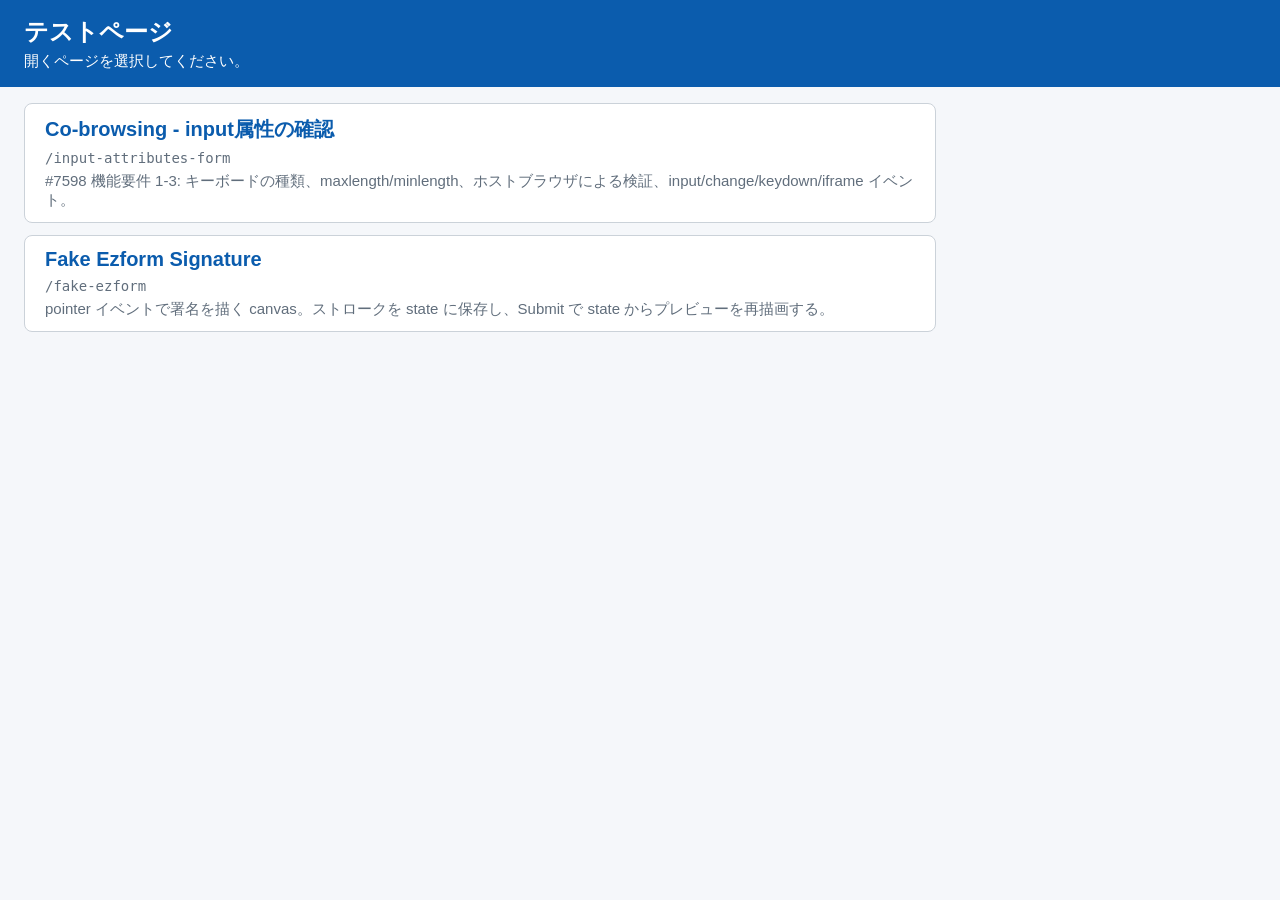
==== commit 0bfb59af: "update input attributes form" ====
--- a/index.html
+++ b/index.html
@@ -1,32 +1,32 @@
 <!doctype html>
-<html lang="vi">
+<html lang="ja">
 <head>
   <meta charset="utf-8">
   <meta name="viewport" content="width=device-width, initial-scale=1">
-  <title>Trang test</title>
+  <title>テストページ</title>
   <link rel="stylesheet" href="style.css">
 </head>
 <body>
 <header>
-  <h1>Trang test</h1>
-  <p>Chọn một trang để mở.</p>
+  <h1>テストページ</h1>
+  <p>開くページを選択してください。</p>
 </header>
 
 <main>
-  <!-- Mỗi route là một thư mục chứa index.html; dùng đường dẫn tương đối để chạy được cả khi deploy dưới sub-path. -->
+  <!-- 各ルートは index.html を含むフォルダ。サブパス配下にデプロイしても動くよう相対パスを使う。 -->
   <ul>
     <li>
       <a class="route" href="input-attributes-form/index.html">
-        <h2>Co-browsing - Kiểm tra thuộc tính input</h2>
+        <h2>Co-browsing - input属性の確認</h2>
         <code>/input-attributes-form</code>
-        <p>#7598 Yêu cầu chức năng 1-3: loại bàn phím, maxlength/minlength, kiểm tra của trình duyệt host, sự kiện input/change/keydown/iframe.</p>
+        <p>#7598 機能要件 1-3: キーボードの種類、maxlength/minlength、ホストブラウザによる検証、input/change/keydown/iframe イベント。</p>
       </a>
     </li>
     <li>
       <a class="route" href="fake-ezform/index.html">
         <h2>Fake Ezform Signature</h2>
         <code>/fake-ezform</code>
-        <p>Canvas ký tên bằng pointer event; lưu nét vẽ vào state, Submit thì vẽ lại bản xem trước từ state.</p>
+        <p>pointer イベントで署名を描く canvas。ストロークを state に保存し、Submit で state からプレビューを再描画する。</p>
       </a>
     </li>
   </ul>
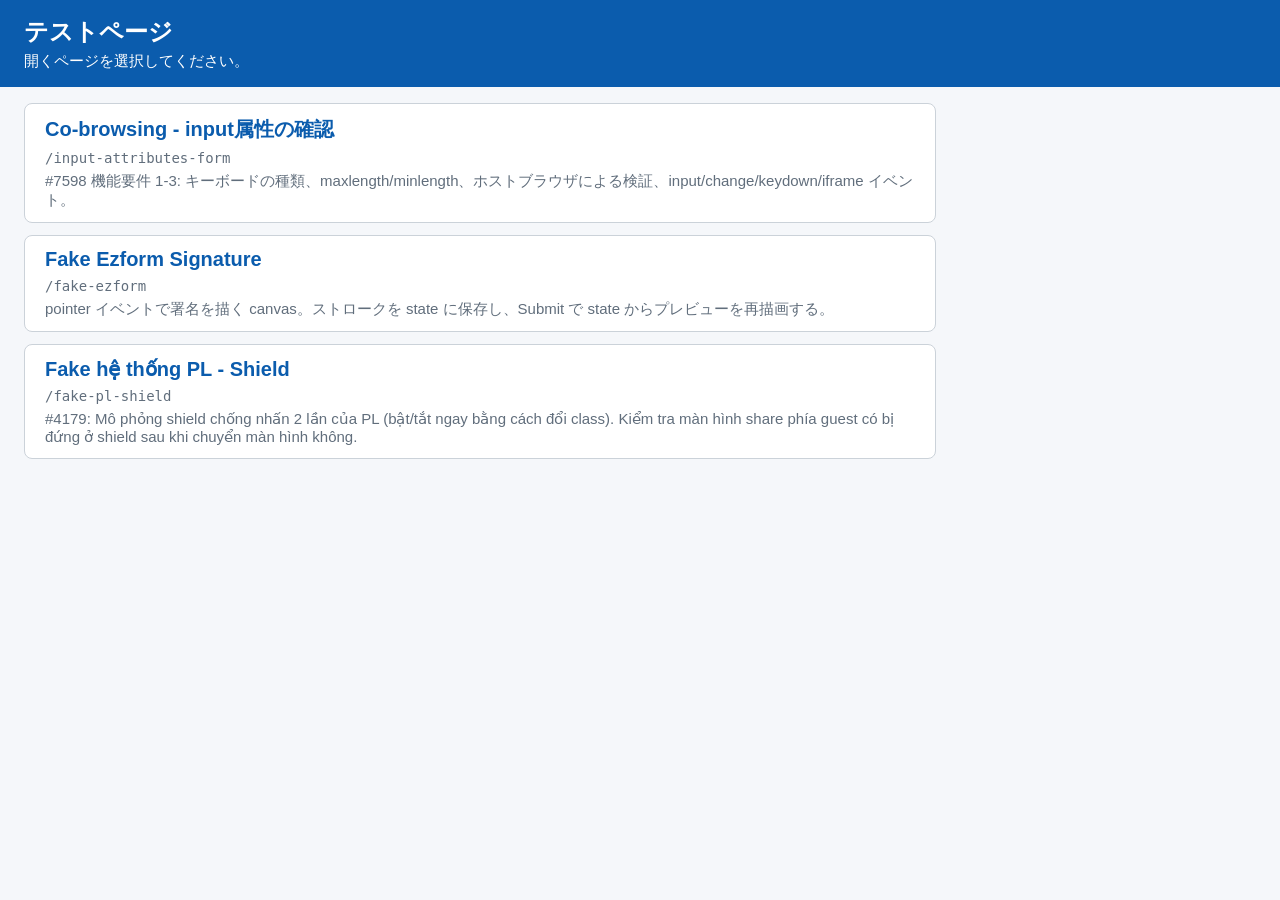
==== commit 4972633b: "add fake-pl-shield" ====
--- a/index.html
+++ b/index.html
@@ -29,6 +29,13 @@
         <p>pointer イベントで署名を描く canvas。ストロークを state に保存し、Submit で state からプレビューを再描画する。</p>
       </a>
     </li>
+    <li>
+      <a class="route" href="fake-pl-shield/index.html">
+        <h2>Fake hệ thống PL - Shield</h2>
+        <code>/fake-pl-shield</code>
+        <p>#4179: Mô phỏng shield chống nhấn 2 lần của PL (bật/tắt ngay bằng cách đổi class). Kiểm tra màn hình share phía guest có bị đứng ở shield sau khi chuyển màn hình không.</p>
+      </a>
+    </li>
   </ul>
 </main>
 </body>
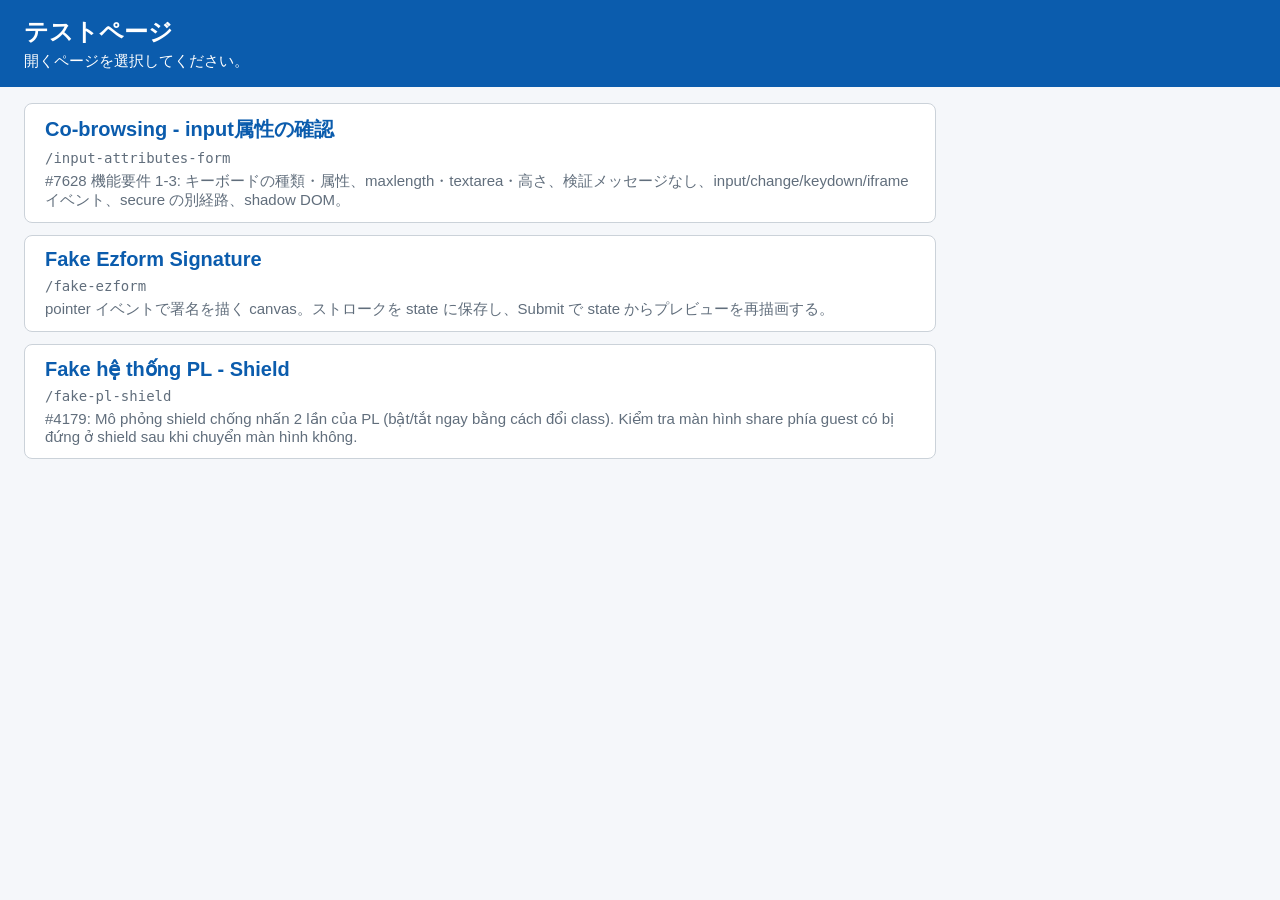
==== commit 8e3839e2: "update input attributes form" ====
--- a/index.html
+++ b/index.html
@@ -19,7 +19,7 @@
       <a class="route" href="input-attributes-form/index.html">
         <h2>Co-browsing - input属性の確認</h2>
         <code>/input-attributes-form</code>
-        <p>#7598 機能要件 1-3: キーボードの種類、maxlength/minlength、ホストブラウザによる検証、input/change/keydown/iframe イベント。</p>
+        <p>#7628 機能要件 1-3: キーボードの種類・属性、maxlength・textarea・高さ、検証メッセージなし、input/change/keydown/iframe イベント、secure の別経路、shadow DOM。</p>
       </a>
     </li>
     <li>
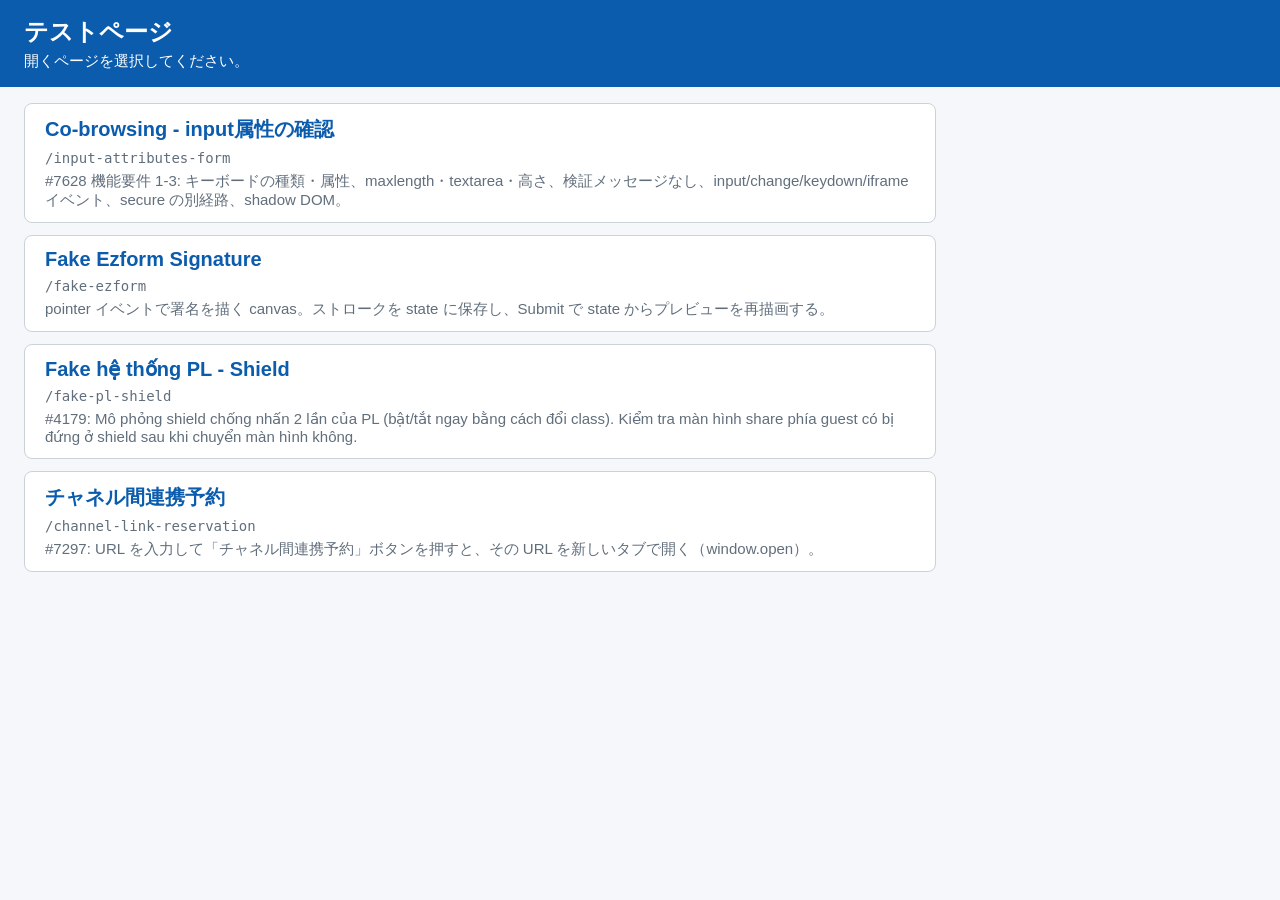
==== commit 0227f504: "Add /channel-link-reservation test page (#7297) A URL textbox and a チャネル間連携予約 button that opens the " ====
--- a/index.html
+++ b/index.html
@@ -36,6 +36,13 @@
         <p>#4179: Mô phỏng shield chống nhấn 2 lần của PL (bật/tắt ngay bằng cách đổi class). Kiểm tra màn hình share phía guest có bị đứng ở shield sau khi chuyển màn hình không.</p>
       </a>
     </li>
+    <li>
+      <a class="route" href="channel-link-reservation/index.html">
+        <h2>チャネル間連携予約</h2>
+        <code>/channel-link-reservation</code>
+        <p>#7297: URL を入力して「チャネル間連携予約」ボタンを押すと、その URL を新しいタブで開く（window.open）。</p>
+      </a>
+    </li>
   </ul>
 </main>
 </body>
